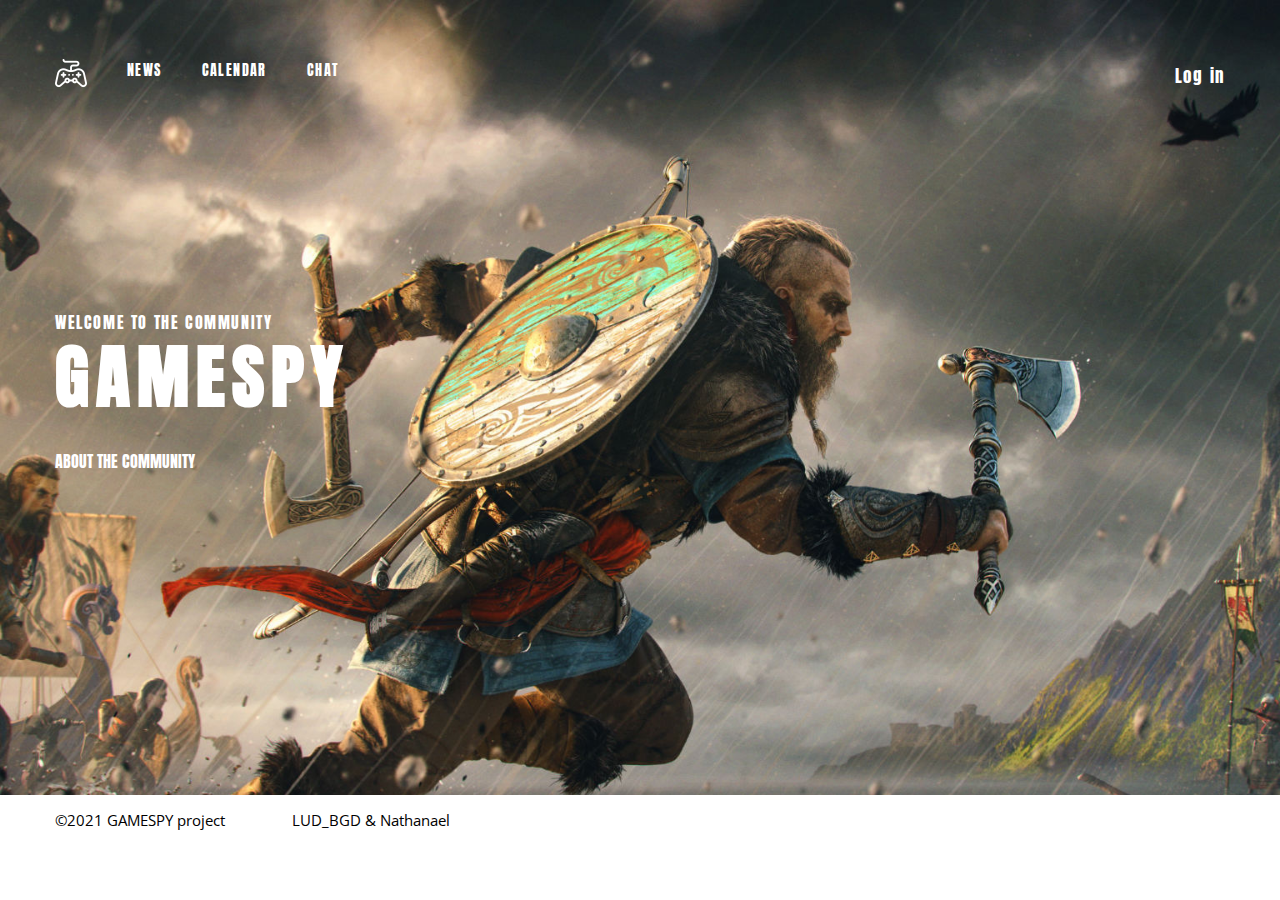
==== index.html @ 6b5765c0 "Home page" ====
<!DOCTYPE html>
<html lang="en">

<head>
    <meta charset="UTF-8">
    <meta http-equiv="X-UA-Compatible" content="IE=edge">
    <meta name="viewport" content="width=device-width, initial-scale=1.0">
    <title>GAMESPY</title>
    <link href="https://fonts.googleapis.com/css2?family=Anton&family=Open+Sans&display=swap" rel="stylesheet">
	<link rel="icon" href="img/favicon.png" type="image/x-icon">
	<link rel="shortcut icon" href="img/favicon.png" type="image/x-icon"> 
    <link rel="stylesheet" href="css/main.css">
</head>

<body id="body" class= "body">
    <header id="header" class="header">
        <div class="container">
            <div class="nav">
              
                <ul class="menu">
                    <li>
                        <a href="#">
                              <img src="./img/logo.ico" alt="GAMESPY" class="logo">
                        </a>
                    </li>
                    <li>
                        <a href="#">
                            NEWS
                        </a>
                    </li>
                    <li>
                        <a href="#">
                            CALENDAR
                        </a>
                    </li>
                    <li>
                        <a href="#">
                            CHAT
                        </a>
                    </li>
                </ul>
                <a href="#" class="log">
                    Log in
                </a>
            </div>
            <div class="offer">
                <p>Welcome to the community</p>
                <h1>GAMESPY</h1>
                <a href="#" calss="btn">About the community</a>
            </div>
        </div>
    </header>

    <footer id="footer" class="footer">
        <div class="container">
            <div class="footer-text">
				<p>
					©2021 GAMESPY project
				</p>
				<p>
					LUD_BGD & Nathanael
				</p>
			</div>
        </div>
    </footer>
</body>

</html>
---- css/main.css ----
body{
    padding: 0;
    margin: 0;
    font-family: 'Anton',sans-serif;
    color: black;
    font-size: 16px;    
}

*{
box-sizing: border-box;
}

h1,h2,h3,h4,h5,h6{
    padding: 0;
    margin: 0;
    text-transform: uppercase;
}

h1 {
	font-size: 70px;
	margin-bottom: 78px;
}

h2 {
	font-size: 50px;
	margin-bottom: 58px;
}

h3 {
	font-size: 25px;
	margin-bottom: 28px;
}

a{
    text-decoration: none;
}

section {
	padding-top: 113px	
}

p{
    margin: 0;
}

ul,li{
    display:block;
    padding: 0;
    margin: 0;
}

.container{
    width: 1170px;
    margin: 0 auto;
}

.header, .about{
    background:url('../img/header-bg.jpg');
    background-attachment: fixed;
background-size: cover;
background-position: center center;
    padding-top: 57px;
    color: #fff;
    padding-bottom: 322px;
}

.header a{
    color: #fff;
}

.menu{
    display: flex;
}

.menu li a{
    text-transform: uppercase;
    font-size: 14px; 
    letter-spacing: 0.1em;
}

.menu li a:hover {
	border-bottom: 1px solid #fff;
}

.menu li{
    margin-right: 40px;
}

/* .tel{
    font-size: 17px;
    margin-left: auto;
    letter-spacing: 0.1em;
} */

.log{
    font-size: 17px;
    margin-left: auto;
    letter-spacing: 0.1em;
}

.nav{
    display: flex;
    align-items: center;
}

.offer{
    text-transform: uppercase;
    margin-top: 216px;
}

.offer p{
    font-style: 30px;
    letter-spacing: 0.1em;
}

.offer h1{
    font-style: 100px;
    margin-bottom: 20px;
    margin-top: -10px;
    letter-spacing: 0.1em;
}

.btn{
    display: block;
    font-size: 15px;
    text-align: center;
    letter-spacing: 0.1em;
    padding: 17px 47px;
    border: 1px solid #fff;
    width: 238px;
    transition: all 0.5s ease;
}

.btn:hover {
	background: #fff;
    color: #000;
}

.description {
	display: flex;
	justify-content: space-between;
}

.description p {
	font-family: 'Open Sans', sans-serif;
	font-weight: 400;
	text-align: justify;
	line-height: 1.62em;
}

.desc-left, .desc-right {
	width: 567px;
}

.gallery {
	margin-top: 67px;
	display: flex;
	justify-content: space-between;
}

.gallery img {
	transition: all 0.5s ease;
}

.gallery img:hover {
	box-shadow: 0 20px 40px rgba(0,0,0,0.3);
	transform: scale(1.1);
}


.footer{
    background-color: #fff;
}
.footer-text {
	font-size: 15px;
	font-family: 'Open Sans', sans-serif;
    display: flex;
	padding: 15px 0;
}

.footer-text p {
	margin-right: 67px;
}

/* Responsive starts here */

@media screen and (max-width: 1200px){
    .container{
        width: 1140px;
    }
}

@media screen and (max-width: 1199px){
    .container{
        width: 960px;
    }
}

@media screen and (max-width: 991px){
    .container{
        width: 720px;
    }
}

@media screen and (max-width: 767px){
    .container{
        width: 540px;
    }
}

@media screen and (max-width: 575px){
    .container{
        width: 100%;
        padding: 0 15px;
    }
}
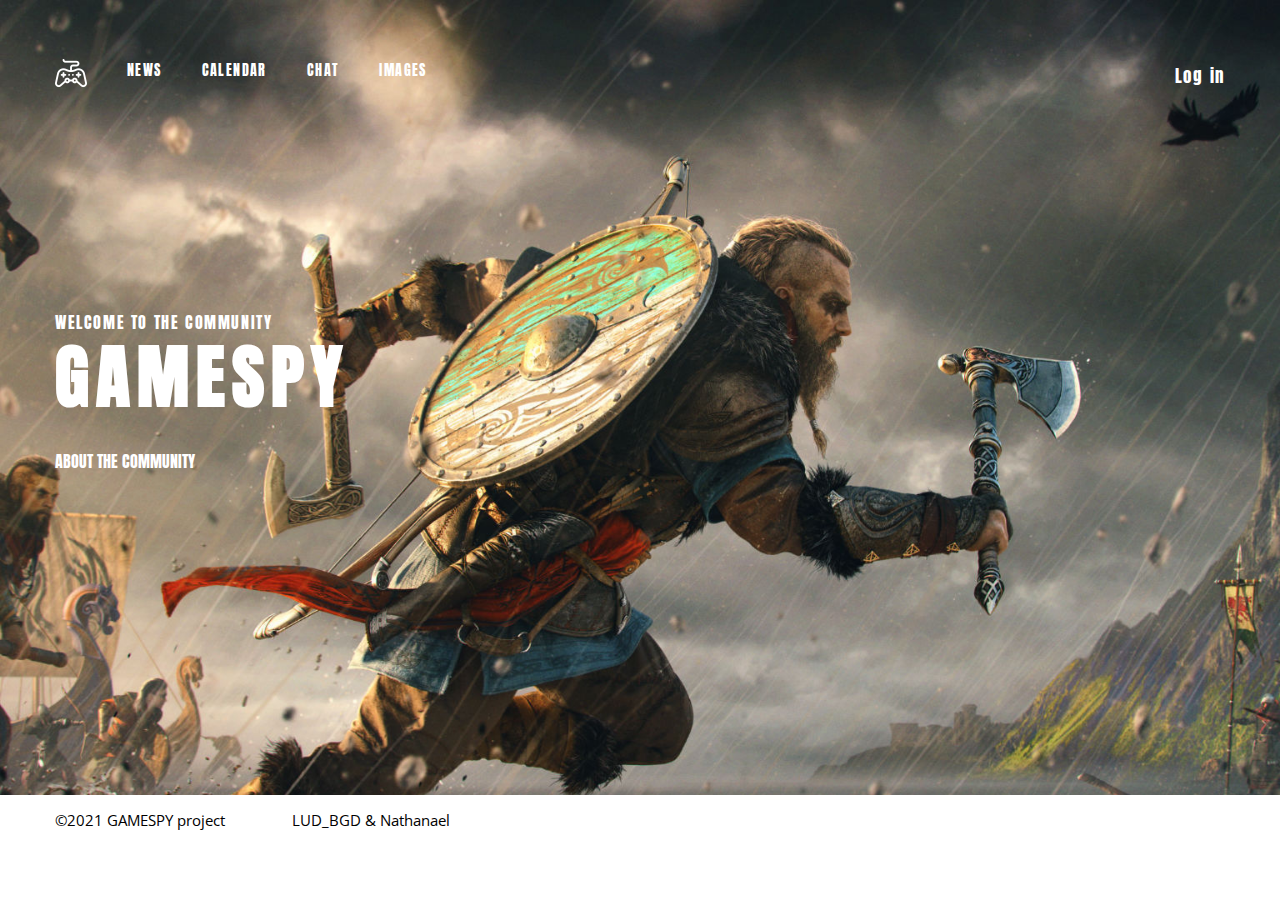
==== commit 3c28ea63: "Update index.html" ====
--- a/index.html
+++ b/index.html
@@ -19,7 +19,7 @@
               
                 <ul class="menu">
                     <li>
-                        <a href="#">
+                        <a href="index.html">
                               <img src="./img/logo.ico" alt="GAMESPY" class="logo">
                         </a>
                     </li>
@@ -36,6 +36,11 @@
                     <li>
                         <a href="#">
                             CHAT
+                        </a>
+                    </li>
+                    <li>
+                        <a href="images.html">
+                            IMAGES
                         </a>
                     </li>
                 </ul>
@@ -65,4 +70,4 @@
     </footer>
 </body>
 
-</html>+</html>
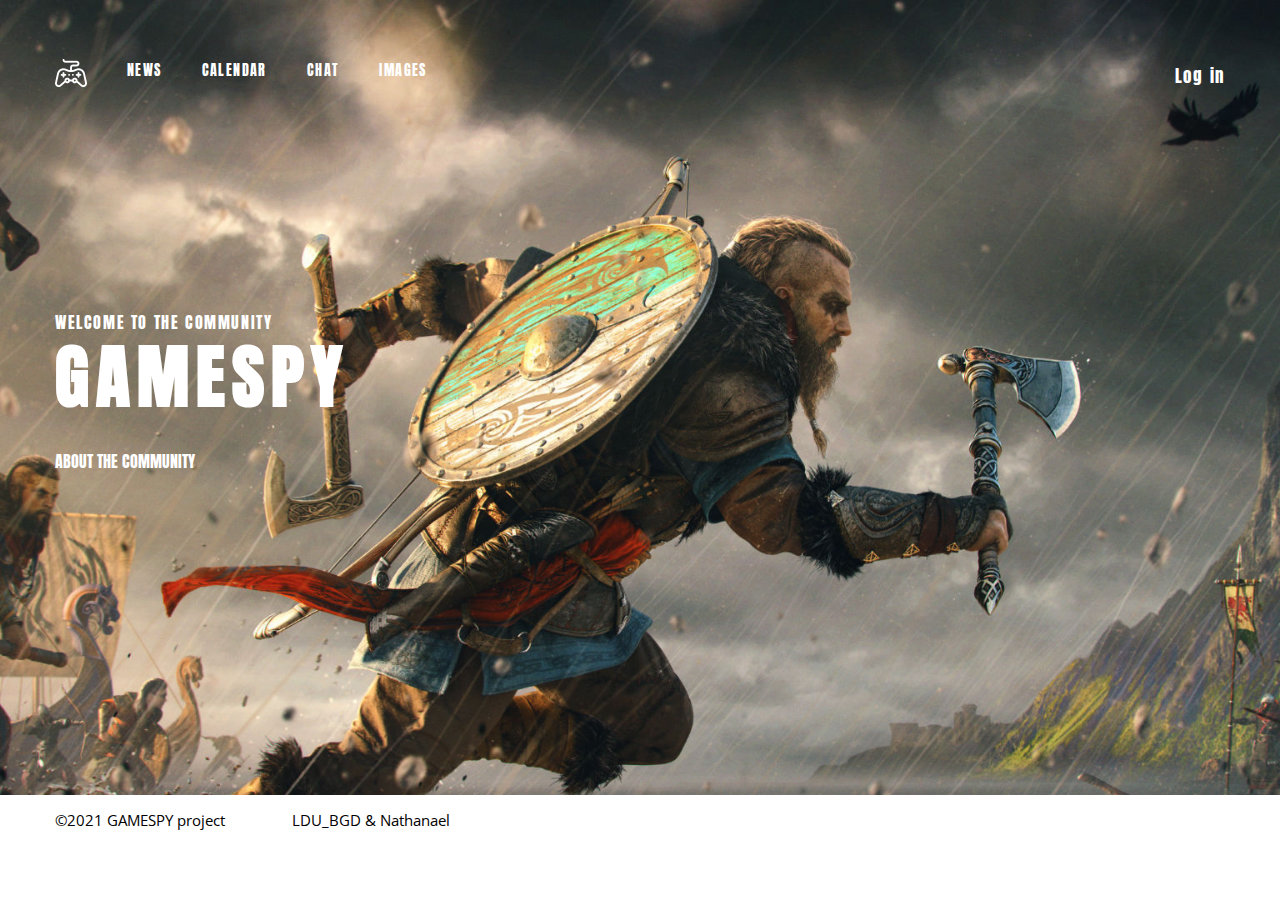
==== commit c7753bf2: "Update index.html" ====
--- a/index.html
+++ b/index.html
@@ -63,7 +63,7 @@
 					©2021 GAMESPY project
 				</p>
 				<p>
-					LUD_BGD & Nathanael
+					LDU_BGD & Nathanael
 				</p>
 			</div>
         </div>
